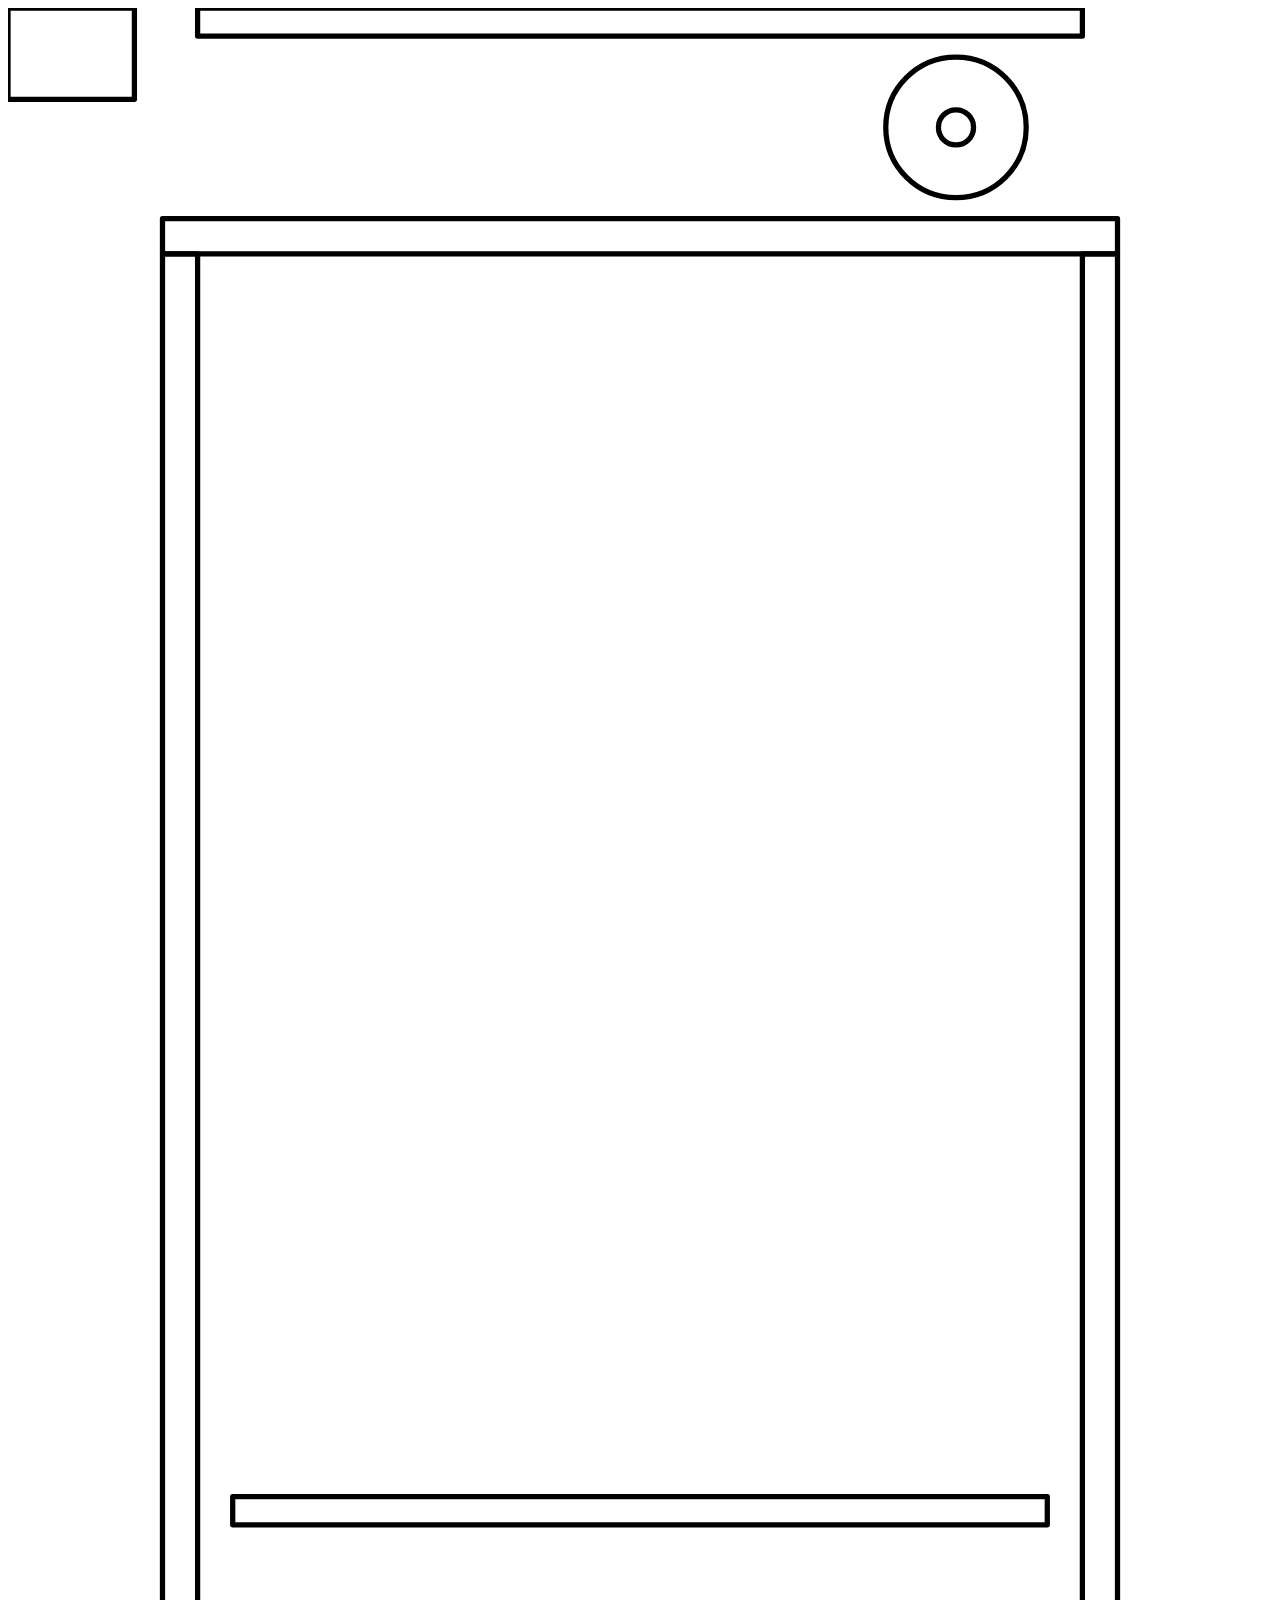
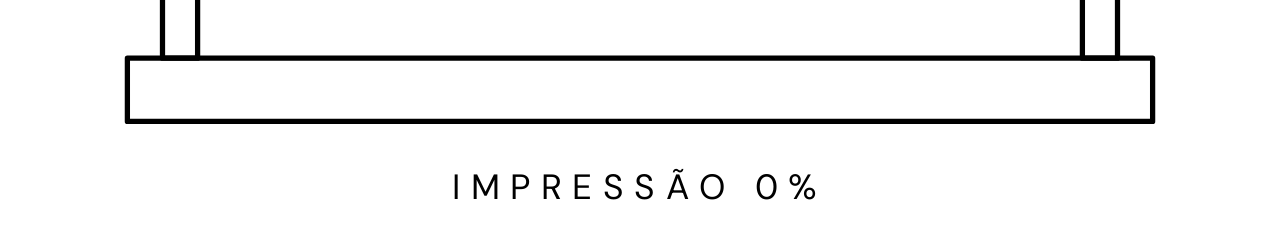
==== admin.html @ 5c6d7db9 "Add files via upload" ====
<!doctype html>
<html lang="pt-BR">
<head>
<meta charset="utf-8">
<meta name="viewport" content="width=device-width, initial-scale=1, viewport-fit=cover">
<title>Oficina de Produção · Pega a Visão</title>
<link rel="stylesheet" href="https://fonts.googleapis.com/css2?family=Sora:wght@500;600;700&family=DM+Sans:wght@400;500;700&family=Atkinson+Hyperlegible:wght@400;700&display=swap">
<link rel="stylesheet" href="css/style.css">
</head>
<body data-page="admin">
<svg id="pr" viewBox="0 0 360 520" aria-hidden="true" role="presentation">
<defs><pattern id="hp" width="4" height="3" patternUnits="userSpaceOnUse"><path d="M0 1.5H4" style="stroke:var(--ac)" stroke-width=".9"/></pattern><clipPath id="cp"><rect id="cr" x="40" y="424" width="280" height="0"/></clipPath></defs>
<g fill="none" stroke="currentColor" stroke-width="1.5" stroke-linejoin="round">
<rect x="34" y="470" width="292" height="18"/><rect x="44" y="70" width="10" height="400"/><rect x="306" y="70" width="10" height="400"/><rect x="44" y="60" width="272" height="10"/><rect x="64" y="424" width="232" height="8"/>
<circle cx="270" cy="34" r="20"/><circle cx="270" cy="34" r="5"/><path id="fl" style="stroke:var(--ac2)" stroke-width="2"/>
<g clip-path="url(#cp)" style="stroke:var(--ac)"><rect x="74" y="324" width="100" height="100" rx="8" fill="url(#hp)"/><rect x="86" y="336" width="76" height="76" rx="3" style="fill:var(--bg)"/><rect x="186" y="324" width="100" height="100" rx="8" fill="url(#hp)"/><rect x="198" y="336" width="76" height="76" rx="3" style="fill:var(--bg)"/>
<rect x="170" y="356" width="20" height="9" fill="url(#hp)"/><rect x="62" y="352" width="14" height="8" fill="url(#hp)"/><rect x="284" y="352" width="14" height="8" fill="url(#hp)"/></g>
<rect id="gb" x="54" width="252" height="8" style="fill:var(--bg)"/><rect id="cg" width="36" height="26" style="fill:var(--bg)"/><path id="nz" style="fill:var(--ac2);stroke:var(--ac2)"/></g>
<text id="lb" x="180" y="510" text-anchor="middle" font-size="10" letter-spacing="3" fill="currentColor" font-family="'DM Sans',sans-serif">IMPRESSÃO 0%</text></svg>
<div id="app"></div>
<noscript>Ative o JavaScript para usar o protótipo.</noscript>
<script src="js/data.js"></script>
<script src="js/impressora.js"></script>
<script src="js/acessibilidade.js"></script>
<script src="js/app.js"></script>
</body>
</html>
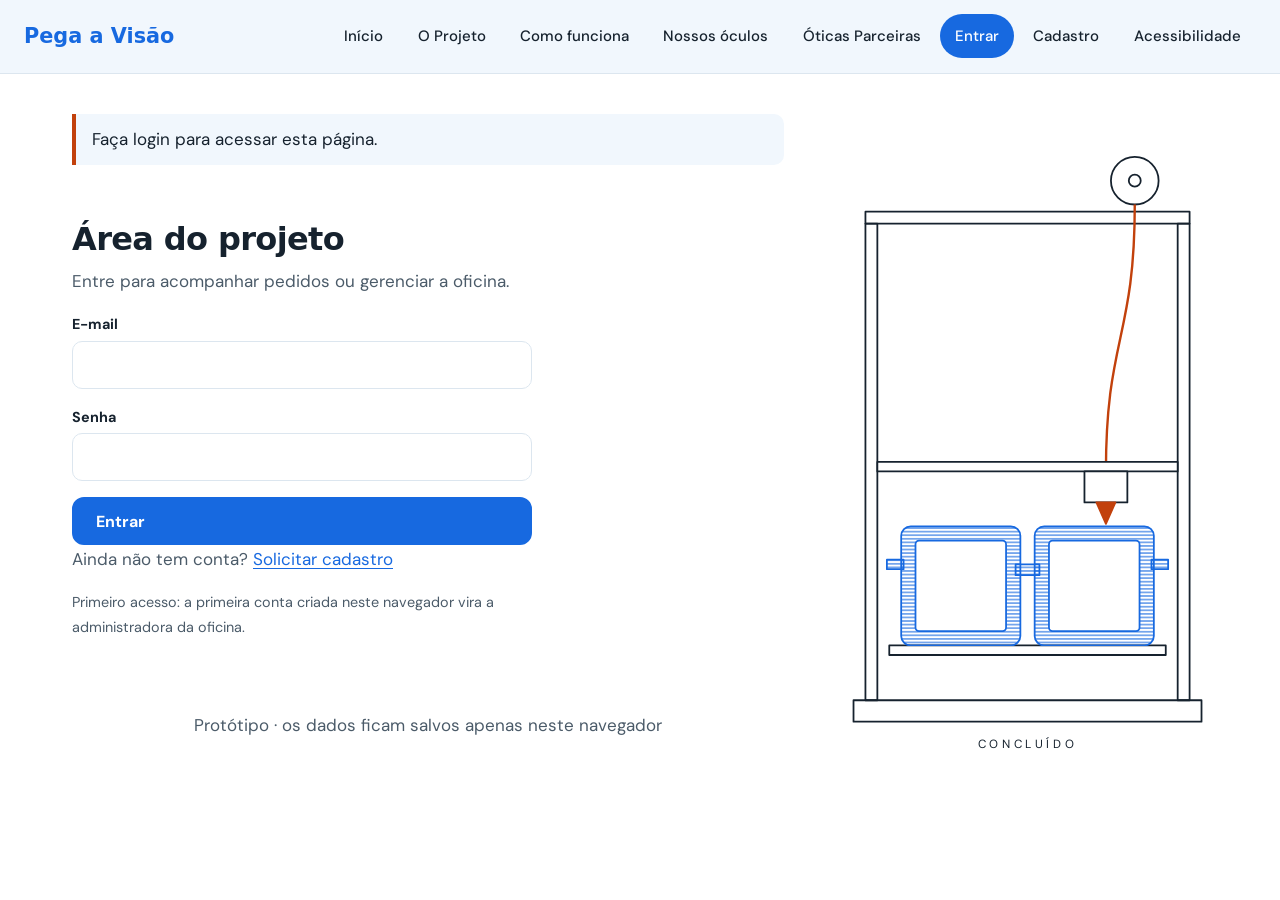
==== commit 9f490ca0: "Add files via upload" ====
--- a/admin.html
+++ b/admin.html
@@ -6,6 +6,8 @@
 <title>Oficina de Produção · Pega a Visão</title>
 <link rel="stylesheet" href="https://fonts.googleapis.com/css2?family=Sora:wght@500;600;700&family=DM+Sans:wght@400;500;700&family=Atkinson+Hyperlegible:wght@400;700&display=swap">
 <link rel="stylesheet" href="css/style.css">
+<link rel="icon" type="image/png" href="img/favicon.png">
+<script type="importmap">{"imports":{"three":"https://cdn.jsdelivr.net/npm/three@0.170.0/build/three.module.js","three/addons/":"https://cdn.jsdelivr.net/npm/three@0.170.0/examples/jsm/"}}</script>
 </head>
 <body data-page="admin">
 <svg id="pr" viewBox="0 0 360 520" aria-hidden="true" role="presentation">
@@ -23,5 +25,6 @@
 <script src="js/impressora.js"></script>
 <script src="js/acessibilidade.js"></script>
 <script src="js/app.js"></script>
+<script src="js/viewer3d.js"></script>
 </body>
 </html>
--- a/css/style.css
+++ b/css/style.css
@@ -0,0 +1,43 @@
+:root{color-scheme:light;--bg:#FFFFFF;--soft:#F1F7FD;--tx:#16222E;--mu:#4B5B69;--ac:#1769E0;--ac2:#C2410C;--ok:#15803D;--bd:#DCE6EF;--bt:#fff;--er:#B42318;--s0:#57606A;--s1:#1769E0;--s2:#7C3AED;--s3:#C2410C;--s4:#0F766E;--s5:#15803D;box-sizing:border-box;padding-top:env(safe-area-inset-top,0px);padding-bottom:env(safe-area-inset-bottom,0px)}
+html{font-size:calc(100%*var(--z,1));scroll-padding-top:calc(env(safe-area-inset-top,0px) + 12px)}
+@media(prefers-reduced-motion:no-preference){html{scroll-behavior:smooth}}
+*{box-sizing:border-box}[hidden]{display:none!important}
+body{margin:0;background:var(--bg);color:var(--tx);font:400 1.0625rem/1.7 'DM Sans',system-ui,Arial,sans-serif}
+h1,h2,h3{font-family:Sora,system-ui,sans-serif;font-weight:700;margin:0 0 .6rem;line-height:1.15;letter-spacing:-.02em}h1{font-size:clamp(2.2rem,5.5vw,3.4rem)}h2{font-size:clamp(1.6rem,3.5vw,2.1rem)}h3{font-size:1.25rem}
+.hl{color:var(--ac)}.lead{font-size:1.2rem;color:var(--mu);max-width:60ch}p,ul,ol{margin:0 0 1rem}li{margin-bottom:.4rem}
+.ey{font-size:.8125rem;font-weight:700;letter-spacing:.12em;text-transform:uppercase;color:var(--ok);margin-bottom:.6rem}
+header{background:var(--soft);border-bottom:1px solid var(--bd);padding:.9rem 1.5rem;display:flex;justify-content:space-between;align-items:center;gap:.75rem;flex-wrap:wrap}
+header b{font:700 1.3rem Sora,system-ui,sans-serif;color:var(--ac)}nav{display:flex;gap:.25rem;flex-wrap:wrap}
+nav button,nav a{background:none;border:0;border-radius:999px;color:var(--tx);padding:.55rem .95rem;font:500 .9375rem 'DM Sans',sans-serif;cursor:pointer;min-height:44px;display:inline-flex;align-items:center;text-decoration:none}
+nav button:hover,nav a:hover{background:var(--bg)}nav button.on{background:var(--ac);color:var(--bt)}
+main{max-width:900px;margin:0 auto;padding:2.5rem 1.5rem 4rem;display:flex;flex-direction:column;gap:3.5rem}
+section{scroll-margin-top:1rem}.g3{display:grid;grid-template-columns:repeat(auto-fit,minmax(220px,1fr));gap:1.5rem}
+.row{display:flex;justify-content:space-between;align-items:center;gap:.75rem;flex-wrap:wrap}.mu{color:var(--mu)}.big{font:700 2.5rem Sora,sans-serif;color:var(--ac)}
+.b{background:var(--ac);color:var(--bt);border:2px solid var(--ac);border-radius:12px;padding:.7rem 1.35rem;font:700 1rem 'DM Sans',sans-serif;cursor:pointer;min-height:48px;display:inline-flex;align-items:center;text-decoration:none}
+.b2{background:transparent;color:var(--ac)}
+.ph{display:block;width:100%;aspect-ratio:16/9;object-fit:contain;padding:1rem;border-radius:20px;background:var(--soft);margin-top:1.75rem}
+.gal{display:grid;grid-template-columns:repeat(auto-fit,minmax(190px,1fr));gap:.75rem;margin:1rem 0}.gal img{width:100%;aspect-ratio:1;object-fit:contain;padding:.75rem;border-radius:16px;background:var(--soft)}
+.steps{list-style:none;counter-reset:s;padding:0}.steps li{counter-increment:s;position:relative;padding-left:3.2rem;margin-bottom:1.1rem}
+.steps li:before{content:counter(s);position:absolute;left:0;top:0;width:2.2rem;height:2.2rem;border-radius:50%;background:var(--ac);color:var(--bt);display:flex;align-items:center;justify-content:center;font-weight:700}
+.steps li:nth-child(2):before{background:var(--s2)}.steps li:nth-child(3):before{background:var(--s3)}.steps li:nth-child(4):before{background:var(--s4)}.steps li:nth-child(5):before{background:var(--s0)}.steps li:nth-child(6):before{background:var(--s5)}
+.bd{display:inline-block;padding:.1rem .7rem;border-radius:999px;font-size:.8125rem;font-weight:700;color:var(--s0);background:var(--soft);border:1px solid currentColor}
+.s0{color:var(--s0)}.s1{color:var(--s1)}.s2{color:var(--s2)}.s3{color:var(--s3)}.s4{color:var(--s4)}.s5{color:var(--s5)}.or{color:var(--ac2)}
+input,select{width:100%;padding:.65rem .8rem;border:1.5px solid var(--bd);border-radius:10px;background:var(--bg);color:var(--tx);font:inherit;min-height:48px}input:focus,select:focus{outline:0;border-color:var(--ac)}
+input[type=radio],input[type=checkbox]{width:auto;min-height:0}input[type=checkbox]{transform:scale(1.3);margin:4px}
+label{display:flex;flex-direction:column;gap:.25rem;font-weight:700;font-size:.9rem}label.r{flex-direction:row;align-items:center;gap:.6rem;font-size:1rem;font-weight:400}
+form{display:flex;flex-direction:column;gap:1rem}form.row{flex-direction:row}
+.tw{overflow-x:auto}table{width:100%;border-collapse:collapse;font-size:.9rem;min-width:680px}th,td{text-align:left;padding:.75rem .6rem .75rem 0;border-top:1px solid var(--bd);vertical-align:top}th{color:var(--mu);font-weight:700}
+.tl{display:flex;gap:.5rem;flex-wrap:wrap;margin:1.25rem 0}.st{flex:1 1 110px;text-align:center;font-size:.8125rem}.st i{display:flex;width:2rem;height:2rem;margin:0 auto .5rem;border-radius:50%;border:2px solid var(--bd);align-items:center;justify-content:center;font-style:normal;font-weight:700}
+.st.d i{background:var(--ac);border-color:var(--ac);color:var(--bt)}.st.cu{font-weight:700}
+.al{background:var(--soft);border-left:4px solid var(--ac2);padding:.7rem 1rem;border-radius:0 10px 10px 0}.er{border-left-color:var(--er)}
+.lk{background:none;border:0;color:var(--ac);text-decoration:underline;text-underline-offset:3px;cursor:pointer;font:inherit;padding:0}
+.selo{display:block;flex:none;height:auto}
+#pr{position:fixed;right:max(24px,3vw);top:50%;transform:translateY(-50%);height:min(84vh,620px);width:calc(min(84vh,620px)*.692);color:var(--tx);pointer-events:none;z-index:-1}
+@media(max-width:999px){#pr{right:50%;transform:translate(50%,-50%);opacity:.08}}
+@media(min-width:1000px){main{margin-left:48px;margin-right:auto;max-width:min(820px,calc(100vw - 520px))}}
+:focus-visible{outline:3px solid var(--ac2);outline-offset:3px}
+[data-hf] *{font-family:'Atkinson Hyperlegible',Verdana,sans-serif!important;text-transform:none!important;letter-spacing:.02em!important}
+[data-sp] body{line-height:2;word-spacing:.16em}[data-sp] p,[data-sp] td{max-width:68ch}
+[data-nb] #pr{display:none}[data-nb] main{margin:0 auto;max-width:900px}
+:root[data-hc]{--bg:#000;--soft:#000;--tx:#fff;--mu:#fff;--ac:#FFEB3B;--ac2:#FFEB3B;--ok:#FFEB3B;--bd:#fff;--bt:#000;--er:#FF9E9E;--s0:#fff;--s1:#FFEB3B;--s2:#FFEB3B;--s3:#FFEB3B;--s4:#FFEB3B;--s5:#FFEB3B}
+[data-hc] .b2{border-color:#FFEB3B;color:#FFEB3B}[data-hc] .lk{text-decoration:underline}
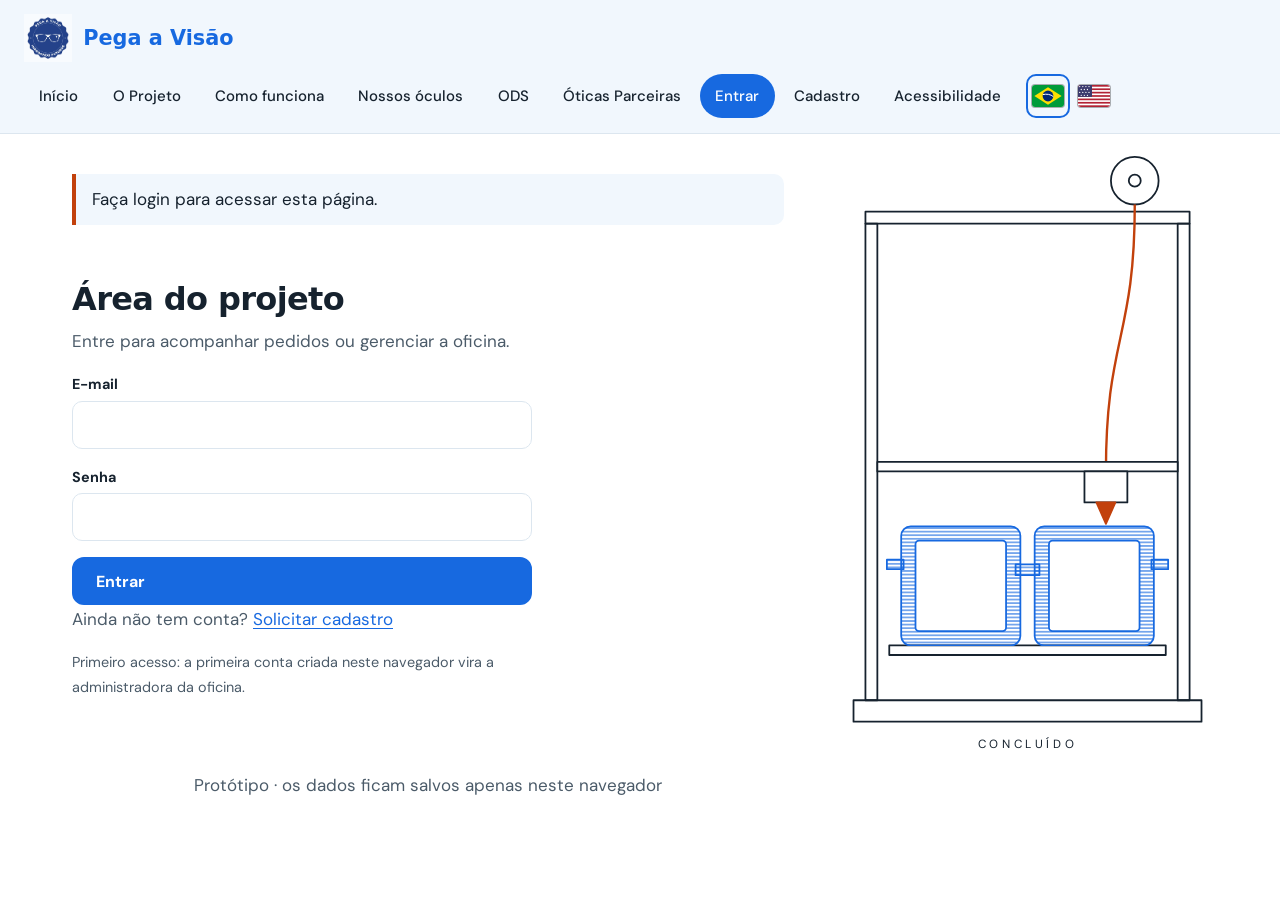
==== commit dd57f0c1: "Adiciona versão em inglês com bandeirinhas do Brasil e dos EUA no topo Co-Authored-By: Claude Sonnet" ====
--- a/admin.html
+++ b/admin.html
@@ -22,6 +22,7 @@
 <div id="app"></div>
 <noscript>Ative o JavaScript para usar o protótipo.</noscript>
 <script src="js/data.js"></script>
+<script src="js/i18n.js"></script>
 <script src="js/impressora.js"></script>
 <script src="js/acessibilidade.js"></script>
 <script src="js/app.js"></script>
--- a/css/style.css
+++ b/css/style.css
@@ -16,6 +16,10 @@
 .b{background:var(--ac);color:var(--bt);border:2px solid var(--ac);border-radius:12px;padding:.7rem 1.35rem;font:700 1rem 'DM Sans',sans-serif;cursor:pointer;min-height:48px;display:inline-flex;align-items:center;text-decoration:none}
 .b2{background:transparent;color:var(--ac)}
 .ph{display:block;width:100%;aspect-ratio:16/9;object-fit:contain;padding:1rem;border-radius:20px;background:var(--soft);margin-top:1.75rem}
+.v3d{position:relative;padding:0;overflow:hidden;cursor:grab;touch-action:pan-y;user-select:none;-webkit-user-select:none}
+.v3d canvas{position:absolute;inset:0;display:block;width:100%!important;height:100%!important;outline:0}.v3d img.fb3d{display:block;width:100%;height:100%;object-fit:contain;padding:1rem}
+.brand{display:inline-flex;align-items:center;gap:.7rem;text-decoration:none;border-radius:12px}.brand img{display:block;width:48px;height:48px;flex:none}
+.hero-logo{display:block;width:112px;height:112px;margin:0 0 1.1rem}
 .gal{display:grid;grid-template-columns:repeat(auto-fit,minmax(190px,1fr));gap:.75rem;margin:1rem 0}.gal img{width:100%;aspect-ratio:1;object-fit:contain;padding:.75rem;border-radius:16px;background:var(--soft)}
 .steps{list-style:none;counter-reset:s;padding:0}.steps li{counter-increment:s;position:relative;padding-left:3.2rem;margin-bottom:1.1rem}
 .steps li:before{content:counter(s);position:absolute;left:0;top:0;width:2.2rem;height:2.2rem;border-radius:50%;background:var(--ac);color:var(--bt);display:flex;align-items:center;justify-content:center;font-weight:700}
@@ -41,3 +45,22 @@
 [data-nb] #pr{display:none}[data-nb] main{margin:0 auto;max-width:900px}
 :root[data-hc]{--bg:#000;--soft:#000;--tx:#fff;--mu:#fff;--ac:#FFEB3B;--ac2:#FFEB3B;--ok:#FFEB3B;--bd:#fff;--bt:#000;--er:#FF9E9E;--s0:#fff;--s1:#FFEB3B;--s2:#FFEB3B;--s3:#FFEB3B;--s4:#FFEB3B;--s5:#FFEB3B}
 [data-hc] .b2{border-color:#FFEB3B;color:#FFEB3B}[data-hc] .lk{text-decoration:underline}
+
+/* ===== ODS ===== */
+.g2{display:grid;grid-template-columns:repeat(auto-fit,minmax(280px,1fr));gap:1.5rem}
+.odbs{display:flex;gap:.5rem;flex-wrap:wrap;margin:0 0 1rem}
+.odb,.odt{display:inline-flex;align-items:center;border-radius:999px;font:700 .8125rem Sora,system-ui,sans-serif;text-decoration:none}
+.odb{min-height:44px;padding:.4rem 1rem}.odt{padding:.1rem .8rem;margin-bottom:.4rem}
+.ods{border:1.5px solid var(--bd);border-radius:20px;overflow:hidden;background:var(--bg)}
+.odh{display:flex;flex-direction:column;gap:.15rem;padding:1.1rem 1.25rem}.odh span{font-weight:700}.odn{font:700 1.7rem Sora,system-ui,sans-serif}
+.odc{padding:1.1rem 1.25rem .4rem}.odc ul{padding-left:1.2rem}
+.odm{grid-column:1/-1;border-width:3px}.odm .odn{font-size:2.2rem}.odp{font:700 .75rem Sora,system-ui,sans-serif;letter-spacing:.08em;text-transform:uppercase}
+[data-hc] .odb,[data-hc] .odt,[data-hc] .odh{background:#000!important;color:#FFEB3B!important;border:2px solid #FFEB3B}
+[data-hc] .odh{border-width:0 0 2px}
+
+/* ===== Idioma ===== */
+.lg{display:inline-flex;align-items:center;gap:.15rem;margin-left:.35rem}
+nav .lgb{padding:4px;min-width:44px;justify-content:center;border:2px solid transparent;border-radius:10px;background:none}
+nav .lgb:hover{background:var(--bg)}nav .lgb.sel{border-color:var(--ac)}
+.lgb svg{display:block;width:32px;height:22px;border-radius:3px;box-shadow:0 0 0 1px rgba(0,0,0,.3)}
+[data-hc] .lgb svg{box-shadow:0 0 0 1px #fff}
